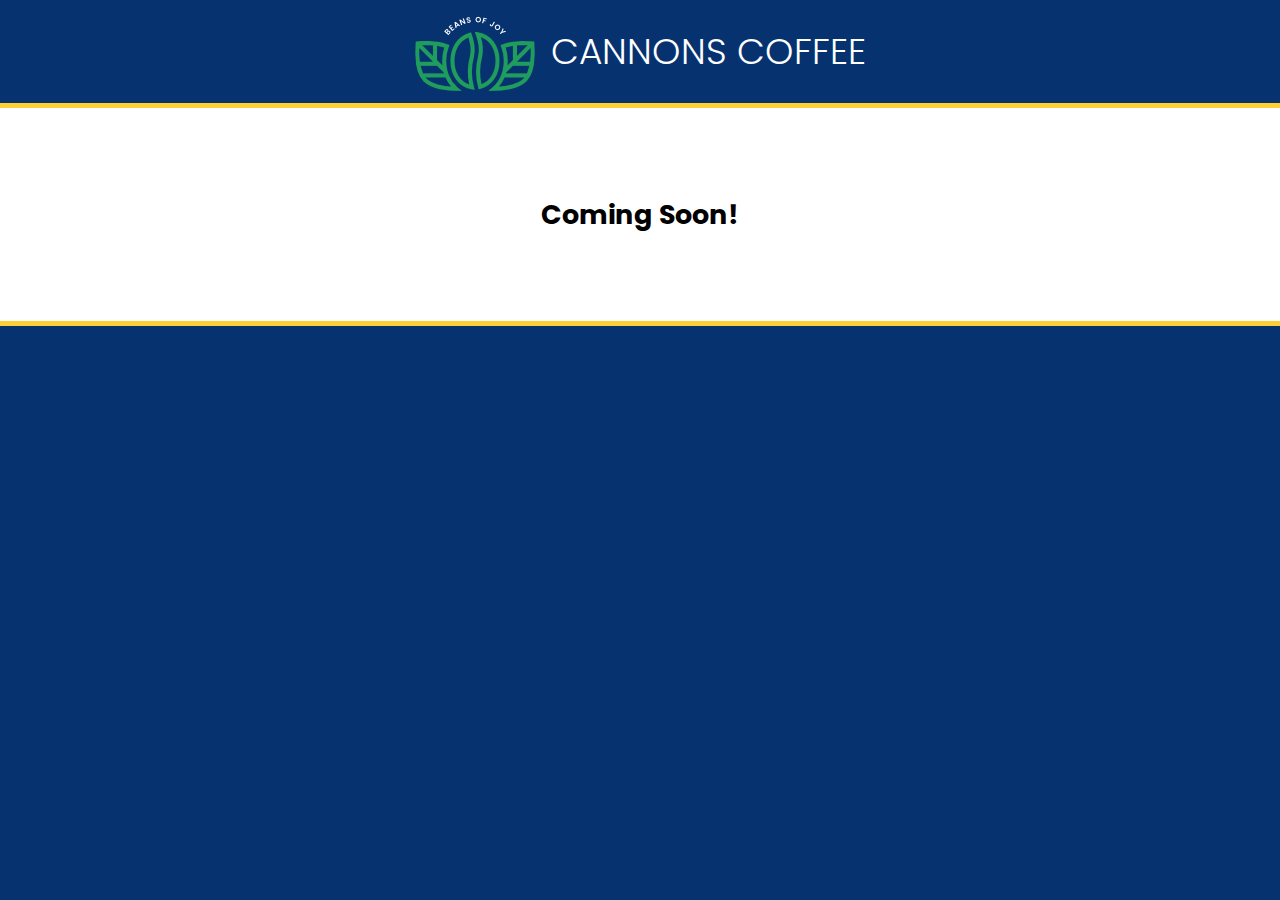
==== index.html @ 049cbcb8 "initial commit" ====
<!DOCTYPE html>
<html lang="en">
<head>
    <meta charset="UTF-8">
    <meta name="viewport" content="width=device-width, initial-scale=1.0">
    <title>cannons-coffee</title>
    <link rel="stylesheet" href="css/style.css">
</head>
<body>
    <header><img src="images/cannons-coffee-logo.webp" alt="Cannons Coffee, Beans of Joy! Est. 2014" /></a>
        <h1>Cannons Coffee</h1>
      </header>
      <main>
        <h2>Coming Soon!</h2>
      </main>
</body>
</html>
---- css/style.css ----
@import url("https://fonts.googleapis.com/css2?family=Poppins:ital,wght@0,100;0,200;0,300;0,400;0,500;0,600;0,700;0,800;0,900;1,100;1,200;1,300;1,400;1,500;1,600;1,700;1,800;1,900&display=swap");

/* BASIC FORMATTING */
html {
  box-sizing: border-box;
}
*,
*:before,
*:after {
  box-sizing: inherit;
}

img {
  max-width: 100%;
}

body {
  font-family: Poppins;
  font-size: 1.125rem;
  color: black;
  background-color: #063270;
  margin: 0;
  padding: 0;
}

.wrapper {
  font-family: Poppins;
  max-width: 1200px;
  padding: 0;
  margin: 0 auto;
}

main {
  background-color: white;
  padding: 4rem;
  text-align: center;
  border-bottom: 5px solid #ffd034;
  border-top: 5px solid #ffd034;
}
header {
  color: white;
  text-transform: uppercase;
  font-weight: normal;
  display: flex;
  flex-flow: row wrap;
  justify-content: center;
  align-items: center;
  gap: 1rem;
}
h1 {
  font-weight: 300;
}
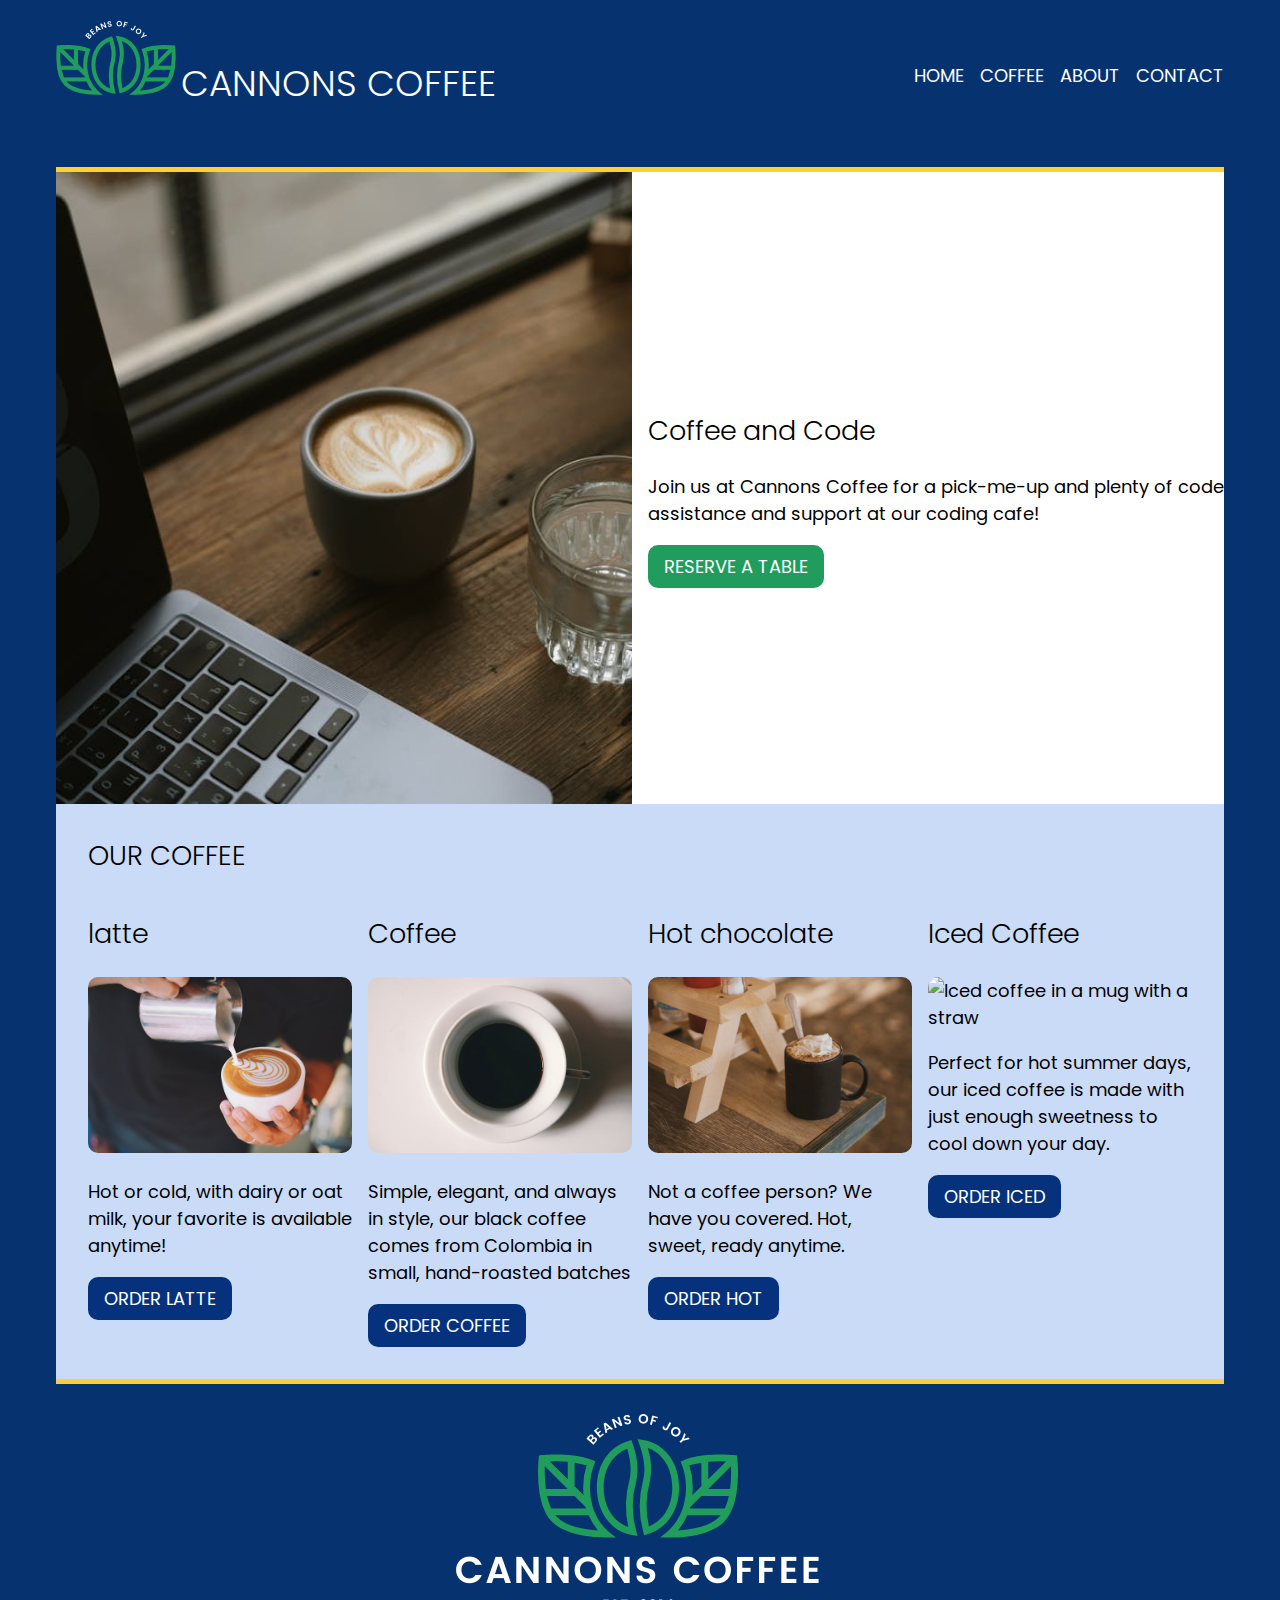
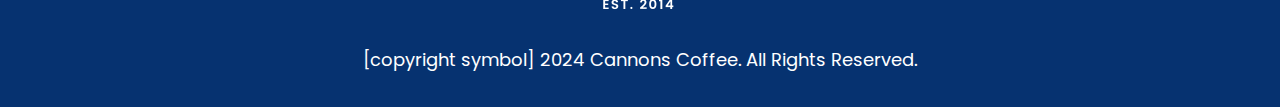
==== commit 0379287f: "all my html and css was redone i added styles and more stuff" ====
--- a/index.html
+++ b/index.html
@@ -1,17 +1,113 @@
 <!DOCTYPE html>
 <html lang="en">
-<head>
-    <meta charset="UTF-8">
-    <meta name="viewport" content="width=device-width, initial-scale=1.0">
+  <head>
+    <meta charset="UTF-8" />
+    <meta name="viewport" content="width=device-width, initial-scale=1.0" />
     <title>cannons-coffee</title>
-    <link rel="stylesheet" href="css/style.css">
-</head>
-<body>
-    <header><img src="images/cannons-coffee-logo.webp" alt="Cannons Coffee, Beans of Joy! Est. 2014" /></a>
-        <h1>Cannons Coffee</h1>
+    <link rel="stylesheet" href="css/style.css" />
+  </head>
+
+  <body>
+    <div class="container">
+      <header>
+        <div class="flex">
+          <a>
+            <img
+              src="images/cannons-coffee-logo.webp"
+              alt="Cannons Coffee, Beans of Joy! Est. 2014"
+            />
+          </a>
+          <h1>Cannons Coffee</h1>
+        </div>
+        <nav>
+          <ul>
+            <li><a href="index.html" target="_blank">home</a></li>
+            <li><a href="latte.html" target="_blank">coffee</a></li>
+            <li>
+              <a href="https://www.starbucks.com/" target="_blank">about</a>
+            </li>
+            <li>
+              <a
+                href="https://mail.google.com/mail/u/0/?tab=rm&ogbl#inbox"
+                target="_blank"
+                >contact</a
+              >
+            </li>
+          </ul>
+        </nav>
       </header>
       <main>
-        <h2>Coming Soon!</h2>
+        <div class="first">
+          <img
+            src="images/coffee-computer.jpg"
+            alt=" Laptop with a cup of coffee and a glass of water"
+          />
+          <div>
+            <h2>Coffee and Code</h2>
+            <p>
+              Join us at Cannons Coffee for a pick-me-up and plenty of code
+              assistance and support at our coding cafe!
+            </p>
+            <a href="https://www.google.com/" class="button1"
+              >reserve a table
+            </a>
+          </div>
+        </div>
+        <h2 class="coffee">OUR COFFEE</h2>
+        <div class="parent">
+          <div class="card">
+            <h2>latte</h2>
+            <img src="images/latte.jpg" alt="latte in a cup" />
+            <p>
+              Hot or cold, with dairy or oat milk, your favorite is available
+              anytime!
+            </p>
+            <a href="" class="button"> order latte </a>
+          </div>
+          <div class="card">
+            <h2>Coffee</h2>
+            <img src="images/coffee.jpg" alt="coffee in a a cup" />
+            <p>
+              Simple, elegant, and always in style, our black coffee comes from
+              Colombia in small, hand-roasted batches
+            </p>
+            <a href="" class="button"> order coffee </a>
+          </div>
+          <div class="card">
+            <h2>Hot chocolate</h2>
+            <img
+              src="images/hotchoc.jpg"
+              alt="Hot Chocolate in a cup with whipped cream"
+            />
+
+            <p>
+              Not a coffee person? We have you covered. Hot, sweet, ready
+              anytime.
+            </p>
+            <a href="" class="button"> Order Hot </a>
+          </div>
+          <div class="card">
+            <h2>Iced Coffee</h2>
+            <img
+              src="https://assets.codepen.io/296057/iced.jpg "
+              alt="Iced coffee in a mug with a straw "
+            />
+            <p>
+              Perfect for hot summer days, our iced coffee is made with just
+              enough sweetness to cool down your day.
+            </p>
+            <a href="" class="button"> Order Iced </a>
+          </div>
+        </div>
       </main>
-</body>
-</html>+
+      <footer>
+        <img
+          src="images/logo-footer.webp"
+          alt=" Cannons Coffee, Beans of Joy! Est. 2014"
+        />
+        <p>[copyright symbol] 2024 Cannons Coffee. All Rights Reserved.</p>
+      </footer>
+    </div>
+  </body>
+</html>
--- a/css/style.css
+++ b/css/style.css
@@ -1,9 +1,21 @@
 @import url("https://fonts.googleapis.com/css2?family=Poppins:ital,wght@0,100;0,200;0,300;0,400;0,500;0,600;0,700;0,800;0,900;1,100;1,200;1,300;1,400;1,500;1,600;1,700;1,800;1,900&display=swap");
+
+:root {
+  --black: #000000;
+  --catalina: #06327d;
+  --bluetiful: #2b70e4;
+  --vegan: #209d5c;
+  --sunglow: #ffd034;
+  --white: #ffffff;
+  --lightblue: #cadbf8;
+  --border-radius: 10px;
+}
 
 /* BASIC FORMATTING */
 html {
   box-sizing: border-box;
 }
+
 *,
 *:before,
 *:after {
@@ -12,15 +24,15 @@
 
 img {
   max-width: 100%;
+  margin: 0;
 }
 
 body {
   font-family: Poppins;
   font-size: 1.125rem;
-  color: black;
+  color: var(--black);
   background-color: #063270;
   margin: 0;
-  padding: 0;
 }
 
 .wrapper {
@@ -31,22 +43,147 @@
 }
 
 main {
-  background-color: white;
-  padding: 4rem;
   text-align: center;
-  border-bottom: 5px solid #ffd034;
-  border-top: 5px solid #ffd034;
+  border-bottom: 5px solid var(--sunglow);
+  border-top: 5px solid var(--sunglow);
+  margin: 0;
 }
+
+.container {
+  padding: 1rem;
+  font-family: Poppins;
+  max-width: 1200px;
+  margin: 0 auto;
+}
+
 header {
-  color: white;
+  color: var(--white);
   text-transform: uppercase;
   font-weight: normal;
   display: flex;
   flex-flow: row wrap;
-  justify-content: center;
+  justify-content: space-between;
   align-items: center;
   gap: 1rem;
+  margin: 0;
+  padding-bottom: 2rem;
 }
+
 h1 {
   font-weight: 300;
+  display: inline-block;
 }
+h2 {
+  font-weight: 300;
+}
+.coffee {
+  background-color: var(--lightblue);
+  margin: 0;
+  text-align: justify;
+  padding-left: 2rem;
+  padding-bottom: 0rem;
+  padding-top: 2rem;
+}
+/* .flex {
+  display: flex;
+  flex-flow: wrap;
+  justify-content: center;
+} */
+
+.parent {
+  display: grid;
+  grid-template-columns: 1fr 1fr 1fr 1fr;
+  gap: 1rem;
+  text-align: left;
+  background-color: var(--lightblue);
+  padding: 2rem;
+  padding-top: 1rem;
+}
+@media (max-width: 800px) {
+  .parent {
+    grid-template-columns: 1fr 1fr;
+  }
+  header {
+    justify-content: center;
+  }
+  .container {
+    padding: 0;
+  }
+  .first {
+    padding-left: 1rem;
+  }
+}
+@media (max-width: 649px) {
+  .parent {
+    grid-template-columns: 1fr;
+  }
+  header {
+    justify-content: center;
+  }
+  .container {
+    padding: 0;
+  }
+  .first {
+    padding: 1rem;
+  }
+}
+.latte {
+  display: grid;
+  grid-template-columns: 1fr 1fr;
+  gap: 1rem;
+  text-align: left;
+  align-items: center;
+  background-color: var(--white);
+  border-bottom: 5px solid var(--sunglow);
+  border-top: 5px solid var(--sunglow);
+}
+nav a {
+  color: var(--white);
+  text-decoration: none;
+}
+
+.first {
+  display: grid;
+  grid-template-columns: 1fr 1fr;
+  gap: 1rem;
+  align-items: center;
+  text-align: left;
+  background-color: var(--white);
+}
+
+.button1 {
+  display: inline-block;
+  text-transform: uppercase;
+  background-color: var(--vegan);
+  color: var(--white);
+  border-radius: var(--border-radius);
+  padding: 0.5rem 1rem;
+  text-decoration: none;
+}
+
+nav ul {
+  display: flex;
+  flex-flow: row wrap;
+  gap: 1rem;
+  list-style-type: none;
+  justify-content: center;
+}
+
+.button {
+  text-transform: uppercase;
+  background-color: var(--catalina);
+  color: var(--white);
+  border-radius: 10px;
+  display: inline-block;
+  text-decoration: none;
+  padding: 0.5rem 1rem;
+}
+
+footer {
+  color: var(--white);
+  text-align: center;
+  padding-top: 1rem;
+}
+.card img {
+  border-radius: var(--border-radius);
+}
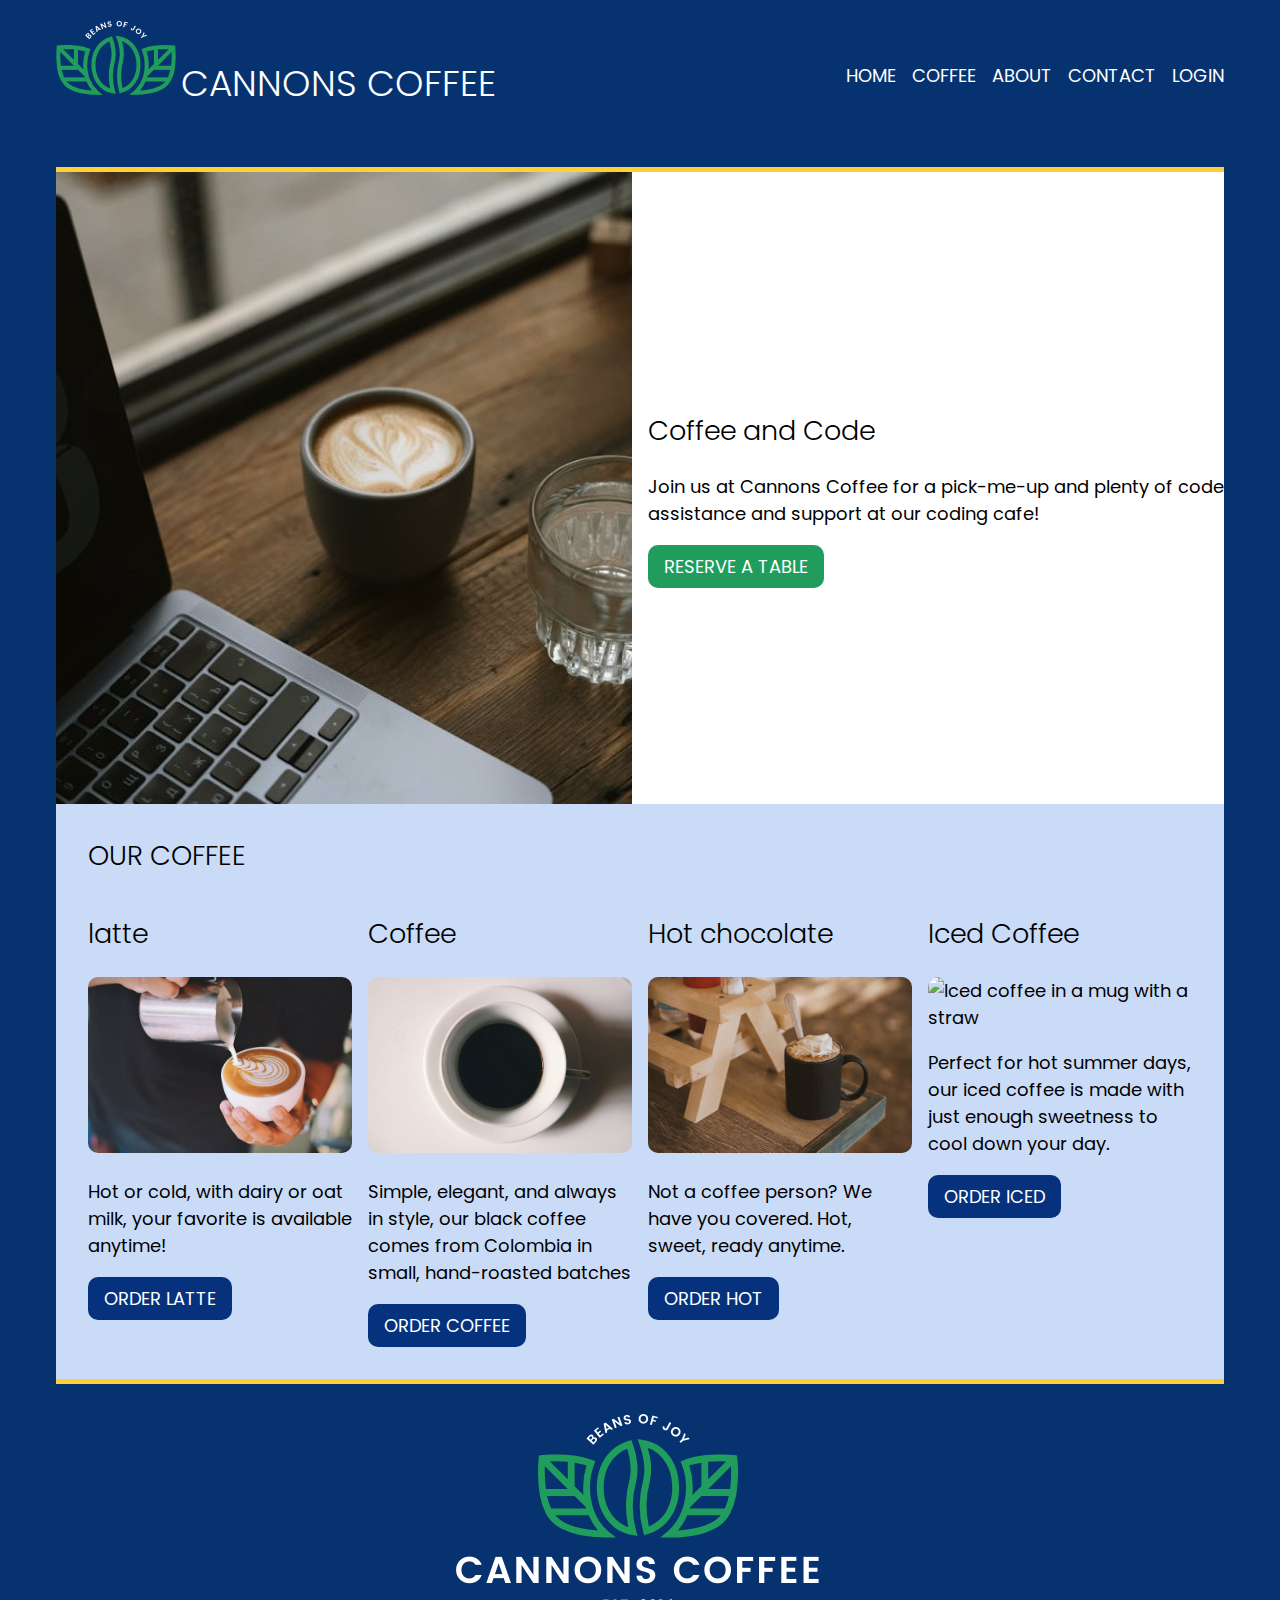
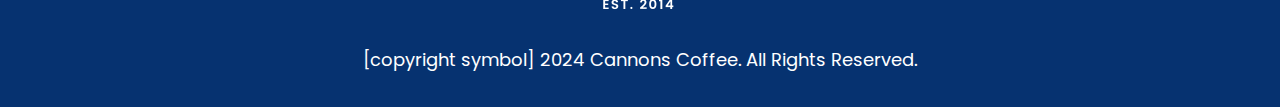
==== commit 51049fe7: "made alot of changes and added js and new pages" ====
--- a/index.html
+++ b/index.html
@@ -27,11 +27,10 @@
               <a href="https://www.starbucks.com/" target="_blank">about</a>
             </li>
             <li>
-              <a
-                href="https://mail.google.com/mail/u/0/?tab=rm&ogbl#inbox"
-                target="_blank"
-                >contact</a
-              >
+              <a href="contact.html" target="_blank">contact</a>
+            </li>
+            <li>
+              <a href="cart.html" target="_blank"> Login </a>
             </li>
           </ul>
         </nav>
@@ -109,5 +108,6 @@
         <p>[copyright symbol] 2024 Cannons Coffee. All Rights Reserved.</p>
       </footer>
     </div>
+    <script src="js/custom.js"></script>
   </body>
 </html>
--- a/css/style.css
+++ b/css/style.css
@@ -11,7 +11,6 @@
   --border-radius: 10px;
 }
 
-/* BASIC FORMATTING */
 html {
   box-sizing: border-box;
 }
@@ -47,6 +46,7 @@
   border-bottom: 5px solid var(--sunglow);
   border-top: 5px solid var(--sunglow);
   margin: 0;
+  background-color: #ffffff;
 }
 
 .container {
@@ -84,11 +84,6 @@
   padding-bottom: 0rem;
   padding-top: 2rem;
 }
-/* .flex {
-  display: flex;
-  flex-flow: wrap;
-  justify-content: center;
-} */
 
 .parent {
   display: grid;
@@ -99,7 +94,7 @@
   padding: 2rem;
   padding-top: 1rem;
 }
-@media (max-width: 800px) {
+@media (max-width: 1000px) {
   .parent {
     grid-template-columns: 1fr 1fr;
   }
@@ -187,3 +182,47 @@
 .card img {
   border-radius: var(--border-radius);
 }
+input[type="radio"],
+[type="checkbox"] {
+  width: auto;
+  margin-right: 1rem;
+  transform: scale(2);
+}
+.contact {
+  margin-top: 2rem;
+  background-color: #063270;
+  color: white;
+  cursor: pointer;
+  transition: background-color 0.3s ease;
+}
+
+.contact:hover {
+  background-color: #209d5c;
+}
+form {
+  background-color: #fff;
+  border-radius: 15px;
+  padding: 2rem;
+  max-width: 600px;
+  margin: 0 auto;
+  font-size: 1rem;
+}
+
+label {
+  display: block;
+  margin-top: 1rem;
+  font-weight: bold;
+}
+
+input,
+select,
+.contact {
+  width: 100%;
+  padding: 0.5rem;
+  margin-top: 0.3rem;
+  border-radius: 8px;
+  border: 1px solid #cccccc;
+  font-size: 0.5rem;
+  box-sizing: border-box;
+  font-size: larger;
+}
